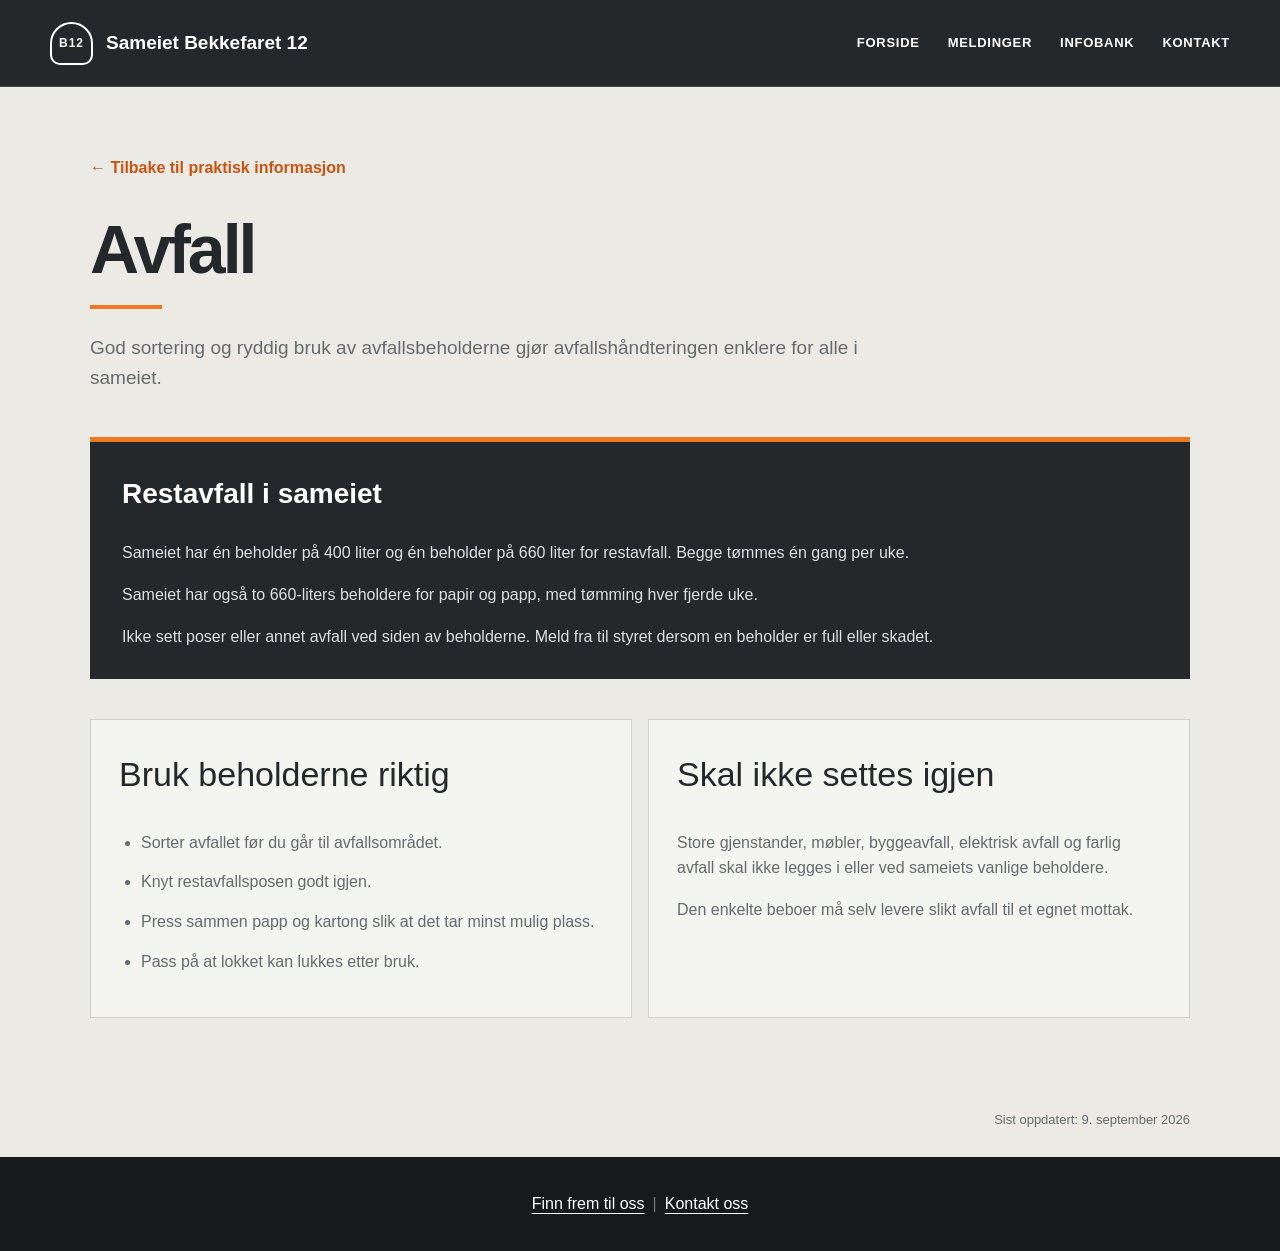
==== avfall/index.html @ f8ff0aa2 "Samkjør design på hele nettstedet" ====
<!DOCTYPE html>
<html lang="no">
<head>
  <meta charset="UTF-8">
  <meta name="viewport" content="width=device-width, initial-scale=1.0">
  <title>Avfall | Sameiet Bekkefaret 12</title>
  <style>
    * { box-sizing: border-box; }
    body { margin: 0; background: #f8f7f3; color: #24332d; font-family: Arial, Helvetica, sans-serif; line-height: 1.65; }
    header { background: #fff; border-bottom: 1px solid #deded8; }
    .nav { max-width: 1320px; margin: 0 auto; min-height: 92px; padding: 0 22px; display: flex; align-items: center; justify-content: space-between; gap: 30px; }
    .brand { display: flex; align-items: center; gap: 16px; color: #24332d; text-decoration: none; font-weight: 700; font-size: 21px; }
    .logo { width: 48px; height: 48px; border-radius: 18px; background: #356451; color: #fff; display: grid; place-items: center; font-weight: 800; letter-spacing: 1px; }
    nav a { color: #42534b; text-decoration: none; margin-left: 28px; font-size: 17px; }
    main { max-width: 1100px; margin: 0 auto; padding: 70px 24px 100px; }
    .back { display: inline-block; margin-bottom: 34px; color: #356451; text-decoration: none; font-weight: 700; }
    h1 { font-family: Georgia, "Times New Roman", serif; font-size: clamp(42px, 6vw, 68px); line-height: 1.05; margin: 0 0 24px; font-weight: 500; }
    .intro { max-width: 760px; font-size: 20px; color: #52635b; margin-bottom: 50px; }
    .notice { background: #356451; color: white; border-radius: 24px; padding: 34px 38px; margin-bottom: 50px; box-shadow: 0 18px 40px rgba(35, 57, 48, 0.12); }
    .notice h2 { margin-top: 0; font-size: 28px; }
    .notice p:last-child { margin-bottom: 0; }
    .grid { display: grid; grid-template-columns: repeat(2, 1fr); gap: 24px; }
    .info { background: #fff; border-radius: 22px; padding: 32px; }
    .info h2 { font-family: Georgia, "Times New Roman", serif; font-weight: 500; font-size: 34px; margin-top: 0; }
    .info ul { padding-left: 22px; }
    .info li { margin-bottom: 14px; }
    .info p:last-child { margin-bottom: 0; }
    footer { background: #253b32; color: #fff; padding: 38px 24px; }
    .footer-inner { max-width: 1100px; margin: 0 auto; }
    @media (max-width: 760px) {
      .nav { min-height: 76px; }
      nav { display: none; }
      main { padding-top: 45px; }
      .grid { grid-template-columns: 1fr; }
      .notice, .info { padding: 26px; }
    }
  </style>
<link rel="stylesheet" href="../assets/subpage-theme.css">
</head>
<body>
<header>
  <div class="nav">
    <a class="brand" href="../"><span class="logo">B12</span><span>Sameiet Bekkefaret 12</span></a>
    <button class="menu-button" type="button" aria-expanded="false" aria-controls="hovedmeny">Meny</button><nav id="hovedmeny"><a href="../">Forside</a><a href="../#styremeldinger">Meldinger</a><a href="../#praktisk">Infobank</a><a href="../kontakt/">Kontakt</a></nav>
  </div>
</header>
<main>
  <a class="back" href="../#praktisk">← Tilbake til praktisk informasjon</a>
  <h1>Avfall</h1>
  <p class="intro">God sortering og ryddig bruk av avfallsbeholderne gjør avfallshåndteringen enklere for alle i sameiet.</p>
  <section class="notice">
    <h2>Restavfall i sameiet</h2>
    <p>Sameiet har én beholder på 400 liter og én beholder på 660 liter for restavfall. Begge tømmes én gang per uke.</p>
    <p>Sameiet har også to 660-liters beholdere for papir og papp, med tømming hver fjerde uke.</p>
    <p>Ikke sett poser eller annet avfall ved siden av beholderne. Meld fra til styret dersom en beholder er full eller skadet.</p>
  </section>
  <div class="grid">
    <section class="info">
      <h2>Bruk beholderne riktig</h2>
      <ul>
        <li>Sorter avfallet før du går til avfallsområdet.</li>
        <li>Knyt restavfallsposen godt igjen.</li>
        <li>Press sammen papp og kartong slik at det tar minst mulig plass.</li>
        <li>Pass på at lokket kan lukkes etter bruk.</li>
      </ul>
    </section>
    <section class="info">
      <h2>Skal ikke settes igjen</h2>
      <p>Store gjenstander, møbler, byggeavfall, elektrisk avfall og farlig avfall skal ikke legges i eller ved sameiets vanlige beholdere.</p>
      <p>Den enkelte beboer må selv levere slikt avfall til et egnet mottak.</p>
    </section>
  </div>
</main>
<footer><div class="footer-inner"><a href="../finn-frem/">Finn frem til oss</a><span class="sep">|</span><a href="../kontakt/">Kontakt oss</a></div></footer>
<script src="../assets/subpage-nav.js?v=20260909"></script>
</body>
</html>
---- assets/subpage-theme.css ----
:root{--theme-white:#fff;--theme-paper:#eceae5;--theme-paper-light:#f4f4f1;--theme-coal:#25282a;--theme-muted:#666b6d;--theme-orange:#ef7a22;--theme-orange-dark:#c95410;--theme-line:#d2cfc8}
html{scroll-behavior:smooth}
body{margin:0!important;background:var(--theme-paper)!important;color:var(--theme-coal)!important;font-family:Arial,Helvetica,sans-serif!important;line-height:1.6!important;-webkit-font-smoothing:antialiased}
header{position:relative!important;background:var(--theme-coal)!important;color:#fff!important;border:0!important;border-bottom:1px solid #424547!important;box-shadow:none!important}
header .nav{width:min(1180px,calc(100% - 44px))!important;max-width:none!important;min-height:86px!important;height:auto!important;margin-inline:auto!important;padding:12px 0!important;display:flex!important;align-items:center!important;justify-content:space-between!important;gap:28px!important}
header .brand{display:flex!important;align-items:center!important;gap:13px!important;color:#fff!important;text-decoration:none!important;font:800 19px/1.2 Arial,Helvetica,sans-serif!important}
header .logo{width:43px!important;height:43px!important;border:2px solid #fff!important;border-radius:50% 50% 10px 10px!important;background:transparent!important;color:#fff!important;display:grid!important;place-items:center!important;font-size:12px!important}
header nav{display:flex!important;align-items:center!important;gap:28px!important}header nav a{margin:0!important;color:#fff!important;text-decoration:none!important;font:700 13px/1.2 Arial,Helvetica,sans-serif!important;text-transform:uppercase!important;letter-spacing:.055em!important}
.menu-button{display:none;border:1px solid rgba(255,255,255,.55);border-radius:4px;padding:9px 13px;background:transparent;color:#fff;font:700 14px/1 Arial,Helvetica,sans-serif;cursor:pointer}
main{width:min(1100px,calc(100% - 44px))!important;max-width:none!important;margin-inline:auto!important;padding:68px 0 92px!important}main>.wrap{width:100%!important;max-width:none!important;margin:0!important}
.back{display:inline-block!important;margin:0 0 34px!important;color:var(--theme-orange-dark)!important;text-decoration:none!important;font-weight:800!important}
h1{position:relative!important;margin:0 0 24px!important;color:var(--theme-coal)!important;font:800 clamp(44px,6vw,68px)/1 Arial,Helvetica,sans-serif!important;letter-spacing:-.045em!important}
h1:after{content:"";display:block;width:72px;height:4px;margin-top:22px;background:var(--theme-orange)}
.intro{max-width:780px!important;margin:0 0 44px!important;color:var(--theme-muted)!important;font-size:19px!important;line-height:1.6!important}
.notice,.emergency{margin:0 0 40px!important;padding:30px 32px!important;background:var(--theme-coal)!important;color:#fff!important;border:0!important;border-top:5px solid var(--theme-orange)!important;border-radius:0!important;box-shadow:none!important}
.notice h2,.emergency h2{margin-top:0!important;color:#fff!important;font-family:Arial,Helvetica,sans-serif!important}.notice p,.emergency p,.notice li,.emergency li{color:#dedfdf!important}.notice a,.emergency a{color:#fff!important;text-underline-offset:3px}
.grid{display:grid!important;grid-template-columns:repeat(2,minmax(0,1fr))!important;gap:16px!important;align-items:stretch!important;margin-top:0!important}
.grid>.info,.info,.steps,.warning,.panel,.contact-card,.message,.travel{height:100%;margin:0!important;padding:27px 28px!important;background:var(--theme-paper-light)!important;color:var(--theme-coal)!important;border:1px solid var(--theme-line)!important;border-radius:0!important;box-shadow:none!important}
.grid>.info h2,.grid>.info h3,.info h2,.info h3,.steps h2,.steps h3,.warning h2,.panel h2{color:var(--theme-coal)!important;font-family:Arial,Helvetica,sans-serif!important}.grid>.info p,.grid>.info li,.info p,.info li,.steps p,.steps li,.warning p,.warning li,.panel p,.panel li{color:var(--theme-muted)!important}.info a,.steps a,.warning a{color:var(--theme-orange-dark)!important;text-underline-offset:3px}
.phone a{color:#fff!important;text-decoration:none!important}.steps{margin-bottom:16px!important;height:auto!important}.warning{margin-top:16px!important;border-left:5px solid var(--theme-orange)!important;height:auto!important}
.travel-grid{display:grid!important;grid-template-columns:repeat(5,minmax(0,1fr))!important;gap:1px!important;background:var(--theme-line)!important;border:1px solid var(--theme-line)!important}.travel{border:0!important;min-height:225px!important}.travel .icon,.bell{background:#ffb45b!important;color:var(--theme-coal)!important}.actions .primary{background:var(--theme-coal)!important;color:#fff!important}.actions a{border-color:var(--theme-coal)!important}.email,.message time{color:var(--theme-orange-dark)!important}.title-row{align-items:center!important}.message{height:auto!important;margin-bottom:16px!important;border-top:4px solid var(--theme-orange)!important}
.last-updated{width:min(1100px,calc(100% - 44px));margin:0 auto;padding:0 0 26px;color:var(--theme-muted);font-size:13px;text-align:right}
footer{background:#17191a!important;color:#fff!important;padding:34px 22px!important}footer .footer-inner{width:min(1100px,100%)!important;max-width:none!important;margin:0 auto!important;display:flex!important;align-items:center!important;justify-content:center!important;gap:8px!important;text-align:center!important}footer a{color:#fff!important;text-underline-offset:4px!important}footer .sep{color:#777}
@media(max-width:900px){.travel-grid{grid-template-columns:repeat(2,minmax(0,1fr))!important}}
@media(max-width:760px){header .nav{width:min(100% - 28px,1180px)!important;min-height:72px!important;flex-wrap:wrap!important}.menu-button{display:block}header nav{display:none!important;order:3;width:100%;padding:8px 0 12px;border-top:1px solid rgba(255,255,255,.2);flex-direction:column!important;align-items:stretch!important;gap:0!important}header nav.open{display:flex!important}header nav a{padding:11px 0!important}main{width:min(100% - 28px,1100px)!important;padding-top:44px!important}.grid,.travel-grid{grid-template-columns:1fr!important}.notice,.emergency,.info,.steps,.warning,.panel,.contact-card,.message,.travel{padding:24px!important}.last-updated{width:min(100% - 28px,1100px)}h1{font-size:44px!important}}
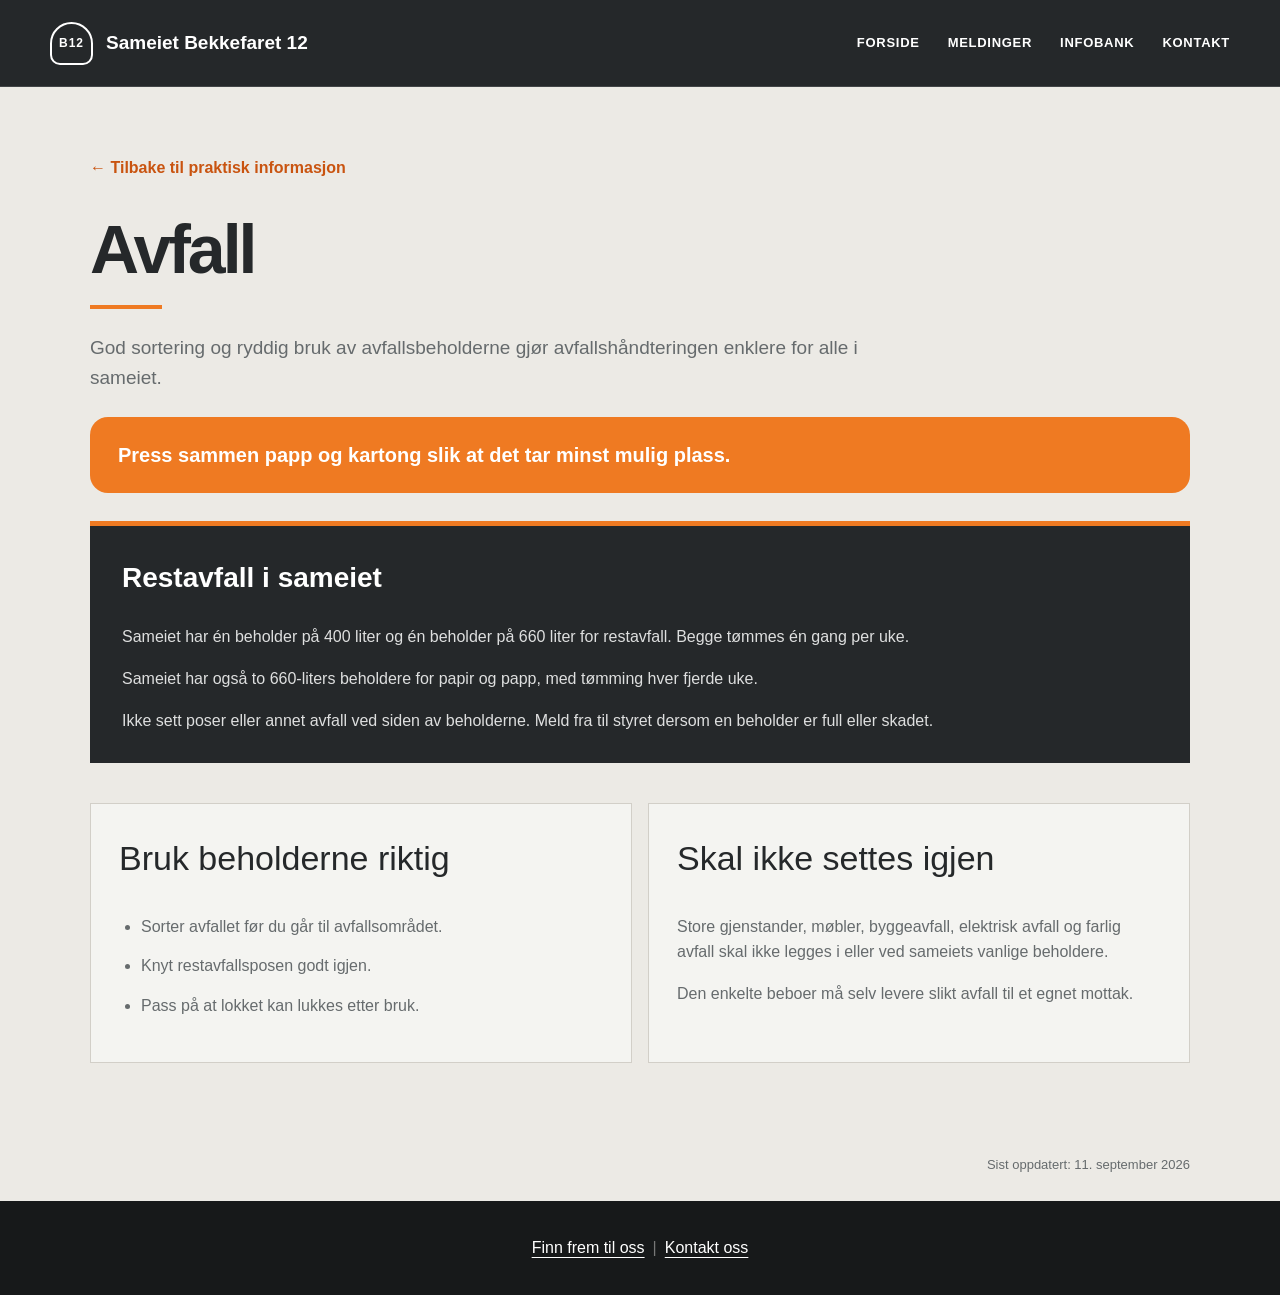
==== commit 5b988489: "Fremhev råd om papp og kartong" ====
--- a/avfall/index.html
+++ b/avfall/index.html
@@ -16,6 +16,7 @@
     .back { display: inline-block; margin-bottom: 34px; color: #356451; text-decoration: none; font-weight: 700; }
     h1 { font-family: Georgia, "Times New Roman", serif; font-size: clamp(42px, 6vw, 68px); line-height: 1.05; margin: 0 0 24px; font-weight: 500; }
     .intro { max-width: 760px; font-size: 20px; color: #52635b; margin-bottom: 50px; }
+    .priority { background: #ef7a22; color: #fff; border-radius: 18px; padding: 22px 28px; margin: -20px 0 28px; font-size: 20px; font-weight: 800; }
     .notice { background: #356451; color: white; border-radius: 24px; padding: 34px 38px; margin-bottom: 50px; box-shadow: 0 18px 40px rgba(35, 57, 48, 0.12); }
     .notice h2 { margin-top: 0; font-size: 28px; }
     .notice p:last-child { margin-bottom: 0; }
@@ -48,6 +49,7 @@
   <a class="back" href="../#praktisk">← Tilbake til praktisk informasjon</a>
   <h1>Avfall</h1>
   <p class="intro">God sortering og ryddig bruk av avfallsbeholderne gjør avfallshåndteringen enklere for alle i sameiet.</p>
+  <div class="priority">Press sammen papp og kartong slik at det tar minst mulig plass.</div>
   <section class="notice">
     <h2>Restavfall i sameiet</h2>
     <p>Sameiet har én beholder på 400 liter og én beholder på 660 liter for restavfall. Begge tømmes én gang per uke.</p>
@@ -60,7 +62,6 @@
       <ul>
         <li>Sorter avfallet før du går til avfallsområdet.</li>
         <li>Knyt restavfallsposen godt igjen.</li>
-        <li>Press sammen papp og kartong slik at det tar minst mulig plass.</li>
         <li>Pass på at lokket kan lukkes etter bruk.</li>
       </ul>
     </section>
@@ -72,6 +73,6 @@
   </div>
 </main>
 <footer><div class="footer-inner"><a href="../finn-frem/">Finn frem til oss</a><span class="sep">|</span><a href="../kontakt/">Kontakt oss</a></div></footer>
-<script src="../assets/subpage-nav.js?v=20260909"></script>
+<script src="../assets/subpage-nav.js?v=20260911"></script>
 </body>
 </html>
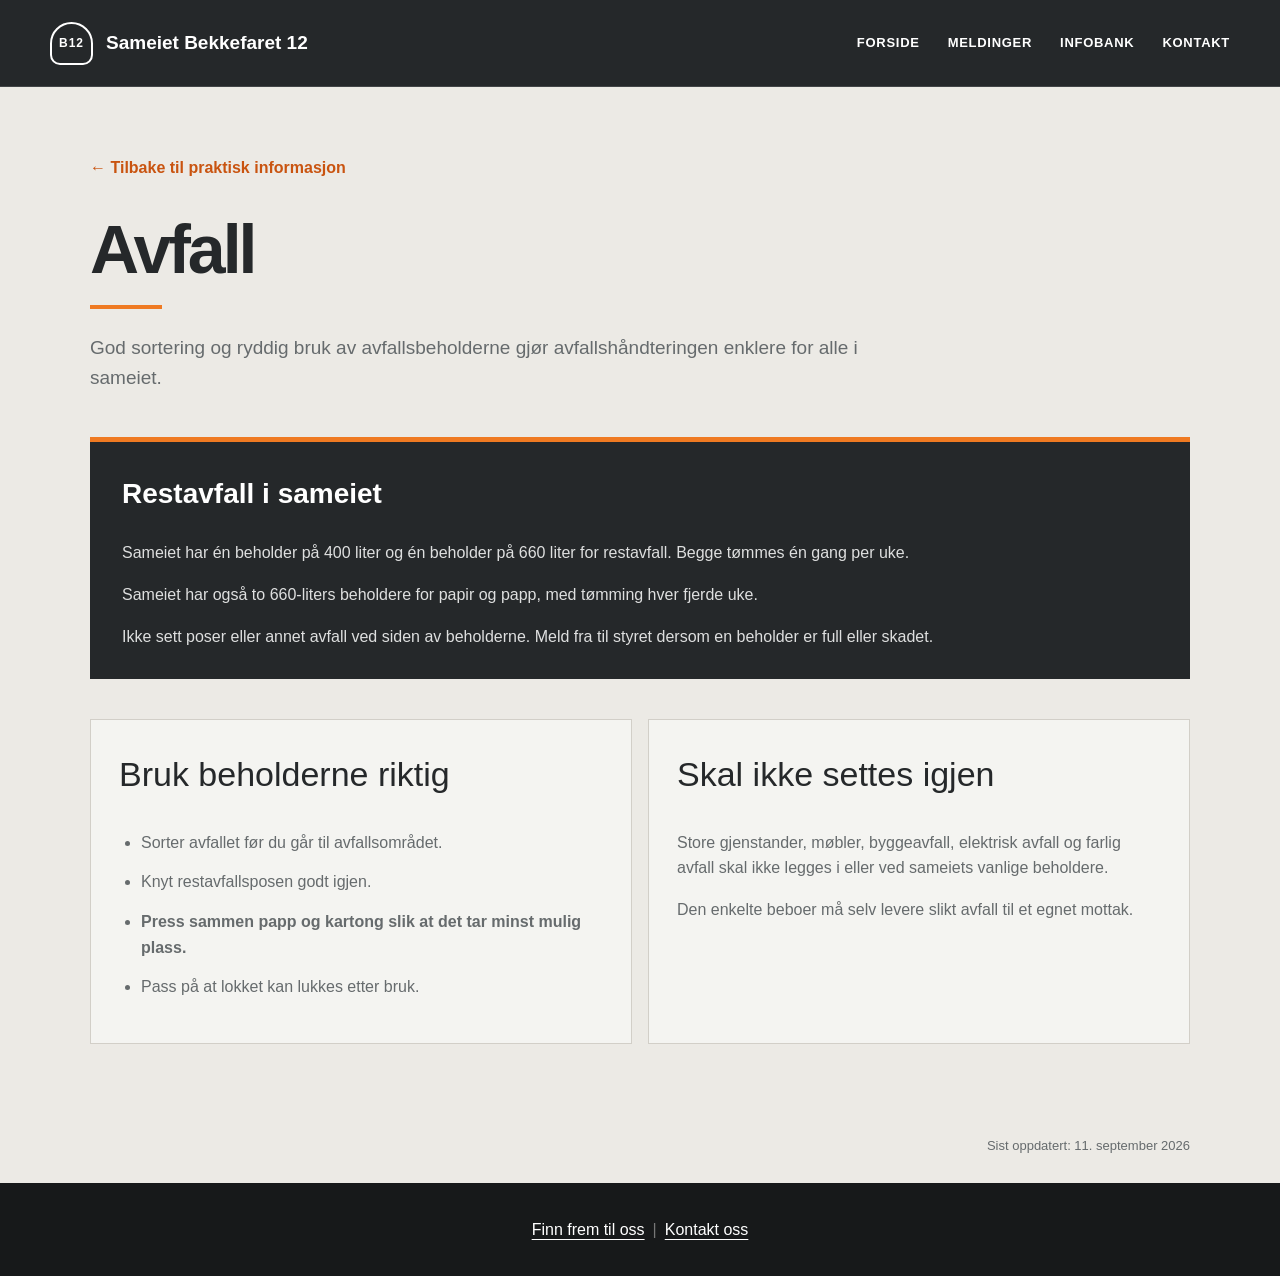
==== commit 6c5b70f4: "Ton ned råd om papp og kartong" ====
--- a/avfall/index.html
+++ b/avfall/index.html
@@ -16,7 +16,6 @@
     .back { display: inline-block; margin-bottom: 34px; color: #356451; text-decoration: none; font-weight: 700; }
     h1 { font-family: Georgia, "Times New Roman", serif; font-size: clamp(42px, 6vw, 68px); line-height: 1.05; margin: 0 0 24px; font-weight: 500; }
     .intro { max-width: 760px; font-size: 20px; color: #52635b; margin-bottom: 50px; }
-    .priority { background: #ef7a22; color: #fff; border-radius: 18px; padding: 22px 28px; margin: -20px 0 28px; font-size: 20px; font-weight: 800; }
     .notice { background: #356451; color: white; border-radius: 24px; padding: 34px 38px; margin-bottom: 50px; box-shadow: 0 18px 40px rgba(35, 57, 48, 0.12); }
     .notice h2 { margin-top: 0; font-size: 28px; }
     .notice p:last-child { margin-bottom: 0; }
@@ -49,7 +48,6 @@
   <a class="back" href="../#praktisk">← Tilbake til praktisk informasjon</a>
   <h1>Avfall</h1>
   <p class="intro">God sortering og ryddig bruk av avfallsbeholderne gjør avfallshåndteringen enklere for alle i sameiet.</p>
-  <div class="priority">Press sammen papp og kartong slik at det tar minst mulig plass.</div>
   <section class="notice">
     <h2>Restavfall i sameiet</h2>
     <p>Sameiet har én beholder på 400 liter og én beholder på 660 liter for restavfall. Begge tømmes én gang per uke.</p>
@@ -62,6 +60,7 @@
       <ul>
         <li>Sorter avfallet før du går til avfallsområdet.</li>
         <li>Knyt restavfallsposen godt igjen.</li>
+        <li><strong>Press sammen papp og kartong slik at det tar minst mulig plass.</strong></li>
         <li>Pass på at lokket kan lukkes etter bruk.</li>
       </ul>
     </section>
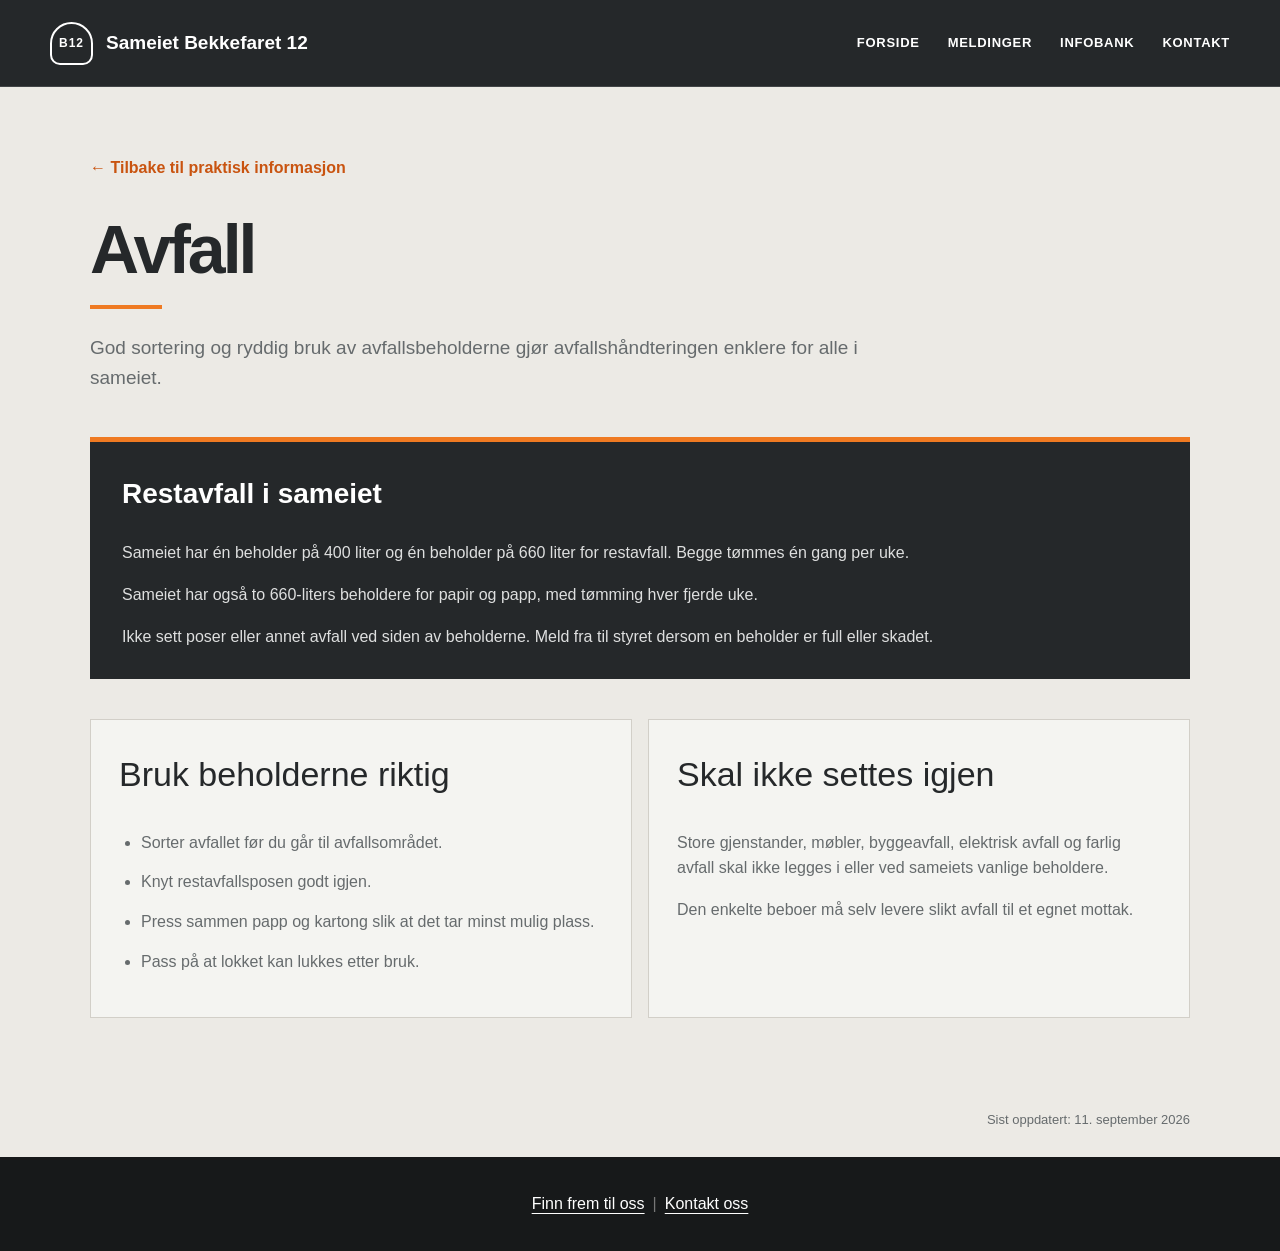
==== commit c9602172: "Bruk normal tekst for pappråd" ====
--- a/avfall/index.html
+++ b/avfall/index.html
@@ -60,7 +60,7 @@
       <ul>
         <li>Sorter avfallet før du går til avfallsområdet.</li>
         <li>Knyt restavfallsposen godt igjen.</li>
-        <li><strong>Press sammen papp og kartong slik at det tar minst mulig plass.</strong></li>
+        <li>Press sammen papp og kartong slik at det tar minst mulig plass.</li>
         <li>Pass på at lokket kan lukkes etter bruk.</li>
       </ul>
     </section>
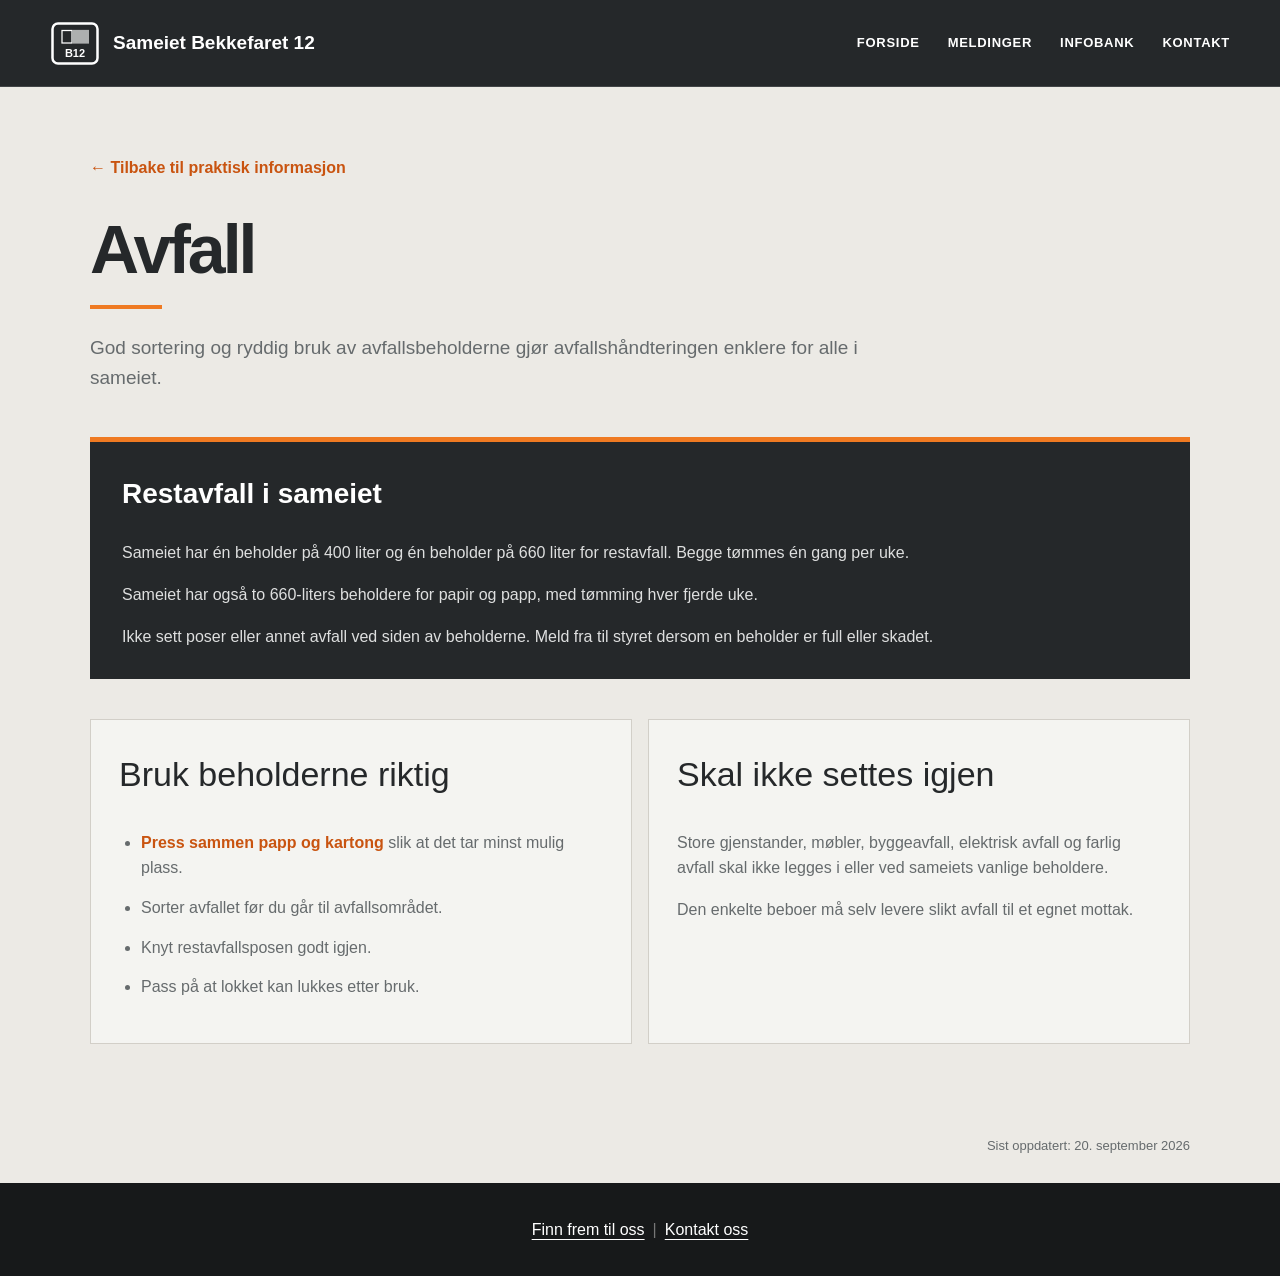
==== commit 67c6f1c6: "Oppdater utstyrsliste og avfallsveiledning" ====
--- a/avfall/index.html
+++ b/avfall/index.html
@@ -14,9 +14,9 @@
     nav a { color: #42534b; text-decoration: none; margin-left: 28px; font-size: 17px; }
     main { max-width: 1100px; margin: 0 auto; padding: 70px 24px 100px; }
     .back { display: inline-block; margin-bottom: 34px; color: #356451; text-decoration: none; font-weight: 700; }
-    h1 { font-family: Georgia, "Times New Roman", serif; font-size: clamp(42px, 6vw, 68px); line-height: 1.05; margin: 0 0 24px; font-weight: 500; }
-    .intro { max-width: 760px; font-size: 20px; color: #52635b; margin-bottom: 50px; }
-    .notice { background: #356451; color: white; border-radius: 24px; padding: 34px 38px; margin-bottom: 50px; box-shadow: 0 18px 40px rgba(35, 57, 48, 0.12); }
+    h1 { font-family: Georgia, "Times New Roman", serif; font-size: clamp(42px, 6vw, 68px); line-height: 1.05; margin: 0 0 24px; font-weight: 500; }
+    .intro { max-width: 760px; font-size: 20px; color: #52635b; margin-bottom: 50px; }
+    .notice { background: #356451; color: white; border-radius: 24px; padding: 34px 38px; margin-bottom: 50px; box-shadow: 0 18px 40px rgba(35, 57, 48, 0.12); }
     .notice h2 { margin-top: 0; font-size: 28px; }
     .notice p:last-child { margin-bottom: 0; }
     .grid { display: grid; grid-template-columns: repeat(2, 1fr); gap: 24px; }
@@ -35,7 +35,7 @@
       .notice, .info { padding: 26px; }
     }
   </style>
-<link rel="stylesheet" href="../assets/subpage-theme.css">
+<link rel="stylesheet" href="../assets/subpage-theme.css?v=20260920c">
 </head>
 <body>
 <header>
@@ -45,10 +45,10 @@
   </div>
 </header>
 <main>
-  <a class="back" href="../#praktisk">← Tilbake til praktisk informasjon</a>
-  <h1>Avfall</h1>
-  <p class="intro">God sortering og ryddig bruk av avfallsbeholderne gjør avfallshåndteringen enklere for alle i sameiet.</p>
-  <section class="notice">
+  <a class="back" href="../#praktisk">← Tilbake til praktisk informasjon</a>
+  <h1>Avfall</h1>
+  <p class="intro">God sortering og ryddig bruk av avfallsbeholderne gjør avfallshåndteringen enklere for alle i sameiet.</p>
+  <section class="notice">
     <h2>Restavfall i sameiet</h2>
     <p>Sameiet har én beholder på 400 liter og én beholder på 660 liter for restavfall. Begge tømmes én gang per uke.</p>
     <p>Sameiet har også to 660-liters beholdere for papir og papp, med tømming hver fjerde uke.</p>
@@ -56,13 +56,13 @@
   </section>
   <div class="grid">
     <section class="info">
-      <h2>Bruk beholderne riktig</h2>
-      <ul>
-        <li>Sorter avfallet før du går til avfallsområdet.</li>
-        <li>Knyt restavfallsposen godt igjen.</li>
-        <li>Press sammen papp og kartong slik at det tar minst mulig plass.</li>
-        <li>Pass på at lokket kan lukkes etter bruk.</li>
-      </ul>
+      <h2>Bruk beholderne riktig</h2>
+      <ul>
+        <li class="key-rule"><span class="action-word">Press sammen papp og kartong</span> slik at det tar minst mulig plass.</li>
+        <li>Sorter avfallet før du går til avfallsområdet.</li>
+        <li>Knyt restavfallsposen godt igjen.</li>
+        <li>Pass på at lokket kan lukkes etter bruk.</li>
+      </ul>
     </section>
     <section class="info">
       <h2>Skal ikke settes igjen</h2>
@@ -72,6 +72,6 @@
   </div>
 </main>
 <footer><div class="footer-inner"><a href="../finn-frem/">Finn frem til oss</a><span class="sep">|</span><a href="../kontakt/">Kontakt oss</a></div></footer>
-<script src="../assets/subpage-nav.js?v=20260911"></script>
+<script src="../assets/subpage-nav.js?v=20260920"></script>
 </body>
 </html>
--- a/assets/subpage-theme.css
+++ b/assets/subpage-theme.css
@@ -1,25 +1,27 @@
-:root{--theme-white:#fff;--theme-paper:#eceae5;--theme-paper-light:#f4f4f1;--theme-coal:#25282a;--theme-muted:#666b6d;--theme-orange:#ef7a22;--theme-orange-dark:#c95410;--theme-line:#d2cfc8}
-html{scroll-behavior:smooth}
-body{margin:0!important;background:var(--theme-paper)!important;color:var(--theme-coal)!important;font-family:Arial,Helvetica,sans-serif!important;line-height:1.6!important;-webkit-font-smoothing:antialiased}
-header{position:relative!important;background:var(--theme-coal)!important;color:#fff!important;border:0!important;border-bottom:1px solid #424547!important;box-shadow:none!important}
-header .nav{width:min(1180px,calc(100% - 44px))!important;max-width:none!important;min-height:86px!important;height:auto!important;margin-inline:auto!important;padding:12px 0!important;display:flex!important;align-items:center!important;justify-content:space-between!important;gap:28px!important}
-header .brand{display:flex!important;align-items:center!important;gap:13px!important;color:#fff!important;text-decoration:none!important;font:800 19px/1.2 Arial,Helvetica,sans-serif!important}
-header .logo{width:43px!important;height:43px!important;border:2px solid #fff!important;border-radius:50% 50% 10px 10px!important;background:transparent!important;color:#fff!important;display:grid!important;place-items:center!important;font-size:12px!important}
-header nav{display:flex!important;align-items:center!important;gap:28px!important}header nav a{margin:0!important;color:#fff!important;text-decoration:none!important;font:700 13px/1.2 Arial,Helvetica,sans-serif!important;text-transform:uppercase!important;letter-spacing:.055em!important}
-.menu-button{display:none;border:1px solid rgba(255,255,255,.55);border-radius:4px;padding:9px 13px;background:transparent;color:#fff;font:700 14px/1 Arial,Helvetica,sans-serif;cursor:pointer}
-main{width:min(1100px,calc(100% - 44px))!important;max-width:none!important;margin-inline:auto!important;padding:68px 0 92px!important}main>.wrap{width:100%!important;max-width:none!important;margin:0!important}
-.back{display:inline-block!important;margin:0 0 34px!important;color:var(--theme-orange-dark)!important;text-decoration:none!important;font-weight:800!important}
-h1{position:relative!important;margin:0 0 24px!important;color:var(--theme-coal)!important;font:800 clamp(44px,6vw,68px)/1 Arial,Helvetica,sans-serif!important;letter-spacing:-.045em!important}
-h1:after{content:"";display:block;width:72px;height:4px;margin-top:22px;background:var(--theme-orange)}
-.intro{max-width:780px!important;margin:0 0 44px!important;color:var(--theme-muted)!important;font-size:19px!important;line-height:1.6!important}
-.notice,.emergency{margin:0 0 40px!important;padding:30px 32px!important;background:var(--theme-coal)!important;color:#fff!important;border:0!important;border-top:5px solid var(--theme-orange)!important;border-radius:0!important;box-shadow:none!important}
-.notice h2,.emergency h2{margin-top:0!important;color:#fff!important;font-family:Arial,Helvetica,sans-serif!important}.notice p,.emergency p,.notice li,.emergency li{color:#dedfdf!important}.notice a,.emergency a{color:#fff!important;text-underline-offset:3px}
-.grid{display:grid!important;grid-template-columns:repeat(2,minmax(0,1fr))!important;gap:16px!important;align-items:stretch!important;margin-top:0!important}
-.grid>.info,.info,.steps,.warning,.panel,.contact-card,.message,.travel{height:100%;margin:0!important;padding:27px 28px!important;background:var(--theme-paper-light)!important;color:var(--theme-coal)!important;border:1px solid var(--theme-line)!important;border-radius:0!important;box-shadow:none!important}
+:root{--theme-white:#fff;--theme-paper:#eceae5;--theme-paper-light:#f4f4f1;--theme-coal:#25282a;--theme-muted:#666b6d;--theme-orange:#ef7a22;--theme-orange-dark:#c95410;--theme-line:#d2cfc8}
+html{scroll-behavior:smooth}
+body{margin:0!important;background:var(--theme-paper)!important;color:var(--theme-coal)!important;font-family:Arial,Helvetica,sans-serif!important;line-height:1.6!important;-webkit-font-smoothing:antialiased}
+header{position:relative!important;background:var(--theme-coal)!important;color:#fff!important;border:0!important;border-bottom:1px solid #424547!important;box-shadow:none!important}
+header .nav{width:min(1180px,calc(100% - 44px))!important;max-width:none!important;min-height:86px!important;height:auto!important;margin-inline:auto!important;padding:12px 0!important;display:flex!important;align-items:center!important;justify-content:space-between!important;gap:28px!important}
+header .brand{display:flex!important;align-items:center!important;gap:13px!important;color:#fff!important;text-decoration:none!important;font:800 19px/1.2 Arial,Helvetica,sans-serif!important}
+header .logo{width:50px!important;height:50px!important;border:0!important;border-radius:0!important;background:transparent url('b12-spiler.svg?v=9') center/contain no-repeat!important;color:transparent!important;display:block!important;font-size:0!important}
+header nav{display:flex!important;align-items:center!important;gap:28px!important}header nav a{margin:0!important;color:#fff!important;text-decoration:none!important;font:700 13px/1.2 Arial,Helvetica,sans-serif!important;text-transform:uppercase!important;letter-spacing:.055em!important}
+.menu-button{display:none;border:1px solid rgba(255,255,255,.55);border-radius:4px;padding:9px 13px;background:transparent;color:#fff;font:700 14px/1 Arial,Helvetica,sans-serif;cursor:pointer}
+main{width:min(1100px,calc(100% - 44px))!important;max-width:none!important;margin-inline:auto!important;padding:68px 0 92px!important}main>.wrap{width:100%!important;max-width:none!important;margin:0!important}
+.back{display:inline-block!important;margin:0 0 34px!important;color:var(--theme-orange-dark)!important;text-decoration:none!important;font-weight:800!important}
+h1{position:relative!important;margin:0 0 24px!important;color:var(--theme-coal)!important;font:800 clamp(44px,6vw,68px)/1 Arial,Helvetica,sans-serif!important;letter-spacing:-.045em!important}
+h1:after{content:"";display:block;width:72px;height:4px;margin-top:22px;background:var(--theme-orange)}
+.intro{max-width:780px!important;margin:0 0 44px!important;color:var(--theme-muted)!important;font-size:19px!important;line-height:1.6!important}
+.notice,.emergency{margin:0 0 40px!important;padding:30px 32px!important;background:var(--theme-coal)!important;color:#fff!important;border:0!important;border-top:5px solid var(--theme-orange)!important;border-radius:0!important;box-shadow:none!important}
+.notice h2,.emergency h2{margin-top:0!important;color:#fff!important;font-family:Arial,Helvetica,sans-serif!important}.notice p,.emergency p,.notice li,.emergency li{color:#dedfdf!important}.notice a,.emergency a{color:#fff!important;text-underline-offset:3px}
+.grid{display:grid!important;grid-template-columns:repeat(2,minmax(0,1fr))!important;gap:16px!important;align-items:stretch!important;margin-top:0!important}
+.grid>.info,.info,.steps,.warning,.panel,.contact-card,.message,.travel{height:100%;margin:0!important;padding:27px 28px!important;background:var(--theme-paper-light)!important;color:var(--theme-coal)!important;border:1px solid var(--theme-line)!important;border-radius:0!important;box-shadow:none!important}
 .grid>.info h2,.grid>.info h3,.info h2,.info h3,.steps h2,.steps h3,.warning h2,.panel h2{color:var(--theme-coal)!important;font-family:Arial,Helvetica,sans-serif!important}.grid>.info p,.grid>.info li,.info p,.info li,.steps p,.steps li,.warning p,.warning li,.panel p,.panel li{color:var(--theme-muted)!important}.info a,.steps a,.warning a{color:var(--theme-orange-dark)!important;text-underline-offset:3px}
-.phone a{color:#fff!important;text-decoration:none!important}.steps{margin-bottom:16px!important;height:auto!important}.warning{margin-top:16px!important;border-left:5px solid var(--theme-orange)!important;height:auto!important}
-.travel-grid{display:grid!important;grid-template-columns:repeat(5,minmax(0,1fr))!important;gap:1px!important;background:var(--theme-line)!important;border:1px solid var(--theme-line)!important}.travel{border:0!important;min-height:225px!important}.travel .icon,.bell{background:#ffb45b!important;color:var(--theme-coal)!important}.actions .primary{background:var(--theme-coal)!important;color:#fff!important}.actions a{border-color:var(--theme-coal)!important}.email,.message time{color:var(--theme-orange-dark)!important}.title-row{align-items:center!important}.message{height:auto!important;margin-bottom:16px!important;border-top:4px solid var(--theme-orange)!important}
-.last-updated{width:min(1100px,calc(100% - 44px));margin:0 auto;padding:0 0 26px;color:var(--theme-muted);font-size:13px;text-align:right}
-footer{background:#17191a!important;color:#fff!important;padding:34px 22px!important}footer .footer-inner{width:min(1100px,100%)!important;max-width:none!important;margin:0 auto!important;display:flex!important;align-items:center!important;justify-content:center!important;gap:8px!important;text-align:center!important}footer a{color:#fff!important;text-underline-offset:4px!important}footer .sep{color:#777}
-@media(max-width:900px){.travel-grid{grid-template-columns:repeat(2,minmax(0,1fr))!important}}
-@media(max-width:760px){header .nav{width:min(100% - 28px,1180px)!important;min-height:72px!important;flex-wrap:wrap!important}.menu-button{display:block}header nav{display:none!important;order:3;width:100%;padding:8px 0 12px;border-top:1px solid rgba(255,255,255,.2);flex-direction:column!important;align-items:stretch!important;gap:0!important}header nav.open{display:flex!important}header nav a{padding:11px 0!important}main{width:min(100% - 28px,1100px)!important;padding-top:44px!important}.grid,.travel-grid{grid-template-columns:1fr!important}.notice,.emergency,.info,.steps,.warning,.panel,.contact-card,.message,.travel{padding:24px!important}.last-updated{width:min(100% - 28px,1100px)}h1{font-size:44px!important}}
+.info li.key-rule{color:var(--theme-muted)!important}
+.info li.key-rule .action-word{color:var(--theme-orange-dark)!important;font-weight:700}
+.phone a{color:#fff!important;text-decoration:none!important}.steps{margin-bottom:16px!important;height:auto!important}.warning{margin-top:16px!important;border-left:5px solid var(--theme-orange)!important;height:auto!important}
+.travel-grid{display:grid!important;grid-template-columns:repeat(5,minmax(0,1fr))!important;gap:1px!important;background:var(--theme-line)!important;border:1px solid var(--theme-line)!important}.travel{border:0!important;min-height:225px!important}.travel .icon,.bell{background:#ffb45b!important;color:var(--theme-coal)!important}.actions .primary{background:var(--theme-coal)!important;color:#fff!important}.actions a{border-color:var(--theme-coal)!important}.email,.message time{color:var(--theme-orange-dark)!important}.title-row{align-items:center!important}.message{height:auto!important;margin-bottom:16px!important;border-top:4px solid var(--theme-orange)!important}
+.last-updated{width:min(1100px,calc(100% - 44px));margin:0 auto;padding:0 0 26px;color:var(--theme-muted);font-size:13px;text-align:right}
+footer{background:#17191a!important;color:#fff!important;padding:34px 22px!important}footer .footer-inner{width:min(1100px,100%)!important;max-width:none!important;margin:0 auto!important;display:flex!important;align-items:center!important;justify-content:center!important;gap:8px!important;text-align:center!important}footer a{color:#fff!important;text-underline-offset:4px!important}footer .sep{color:#777}
+@media(max-width:900px){.travel-grid{grid-template-columns:repeat(2,minmax(0,1fr))!important}}
+@media(max-width:760px){header .nav{width:min(100% - 28px,1180px)!important;min-height:72px!important;flex-wrap:wrap!important}.menu-button{display:block}header nav{display:none!important;order:3;width:100%;padding:8px 0 12px;border-top:1px solid rgba(255,255,255,.2);flex-direction:column!important;align-items:stretch!important;gap:0!important}header nav.open{display:flex!important}header nav a{padding:11px 0!important}main{width:min(100% - 28px,1100px)!important;padding-top:44px!important}.grid,.travel-grid{grid-template-columns:1fr!important}.notice,.emergency,.info,.steps,.warning,.panel,.contact-card,.message,.travel{padding:24px!important}.last-updated{width:min(100% - 28px,1100px)}h1{font-size:44px!important}}
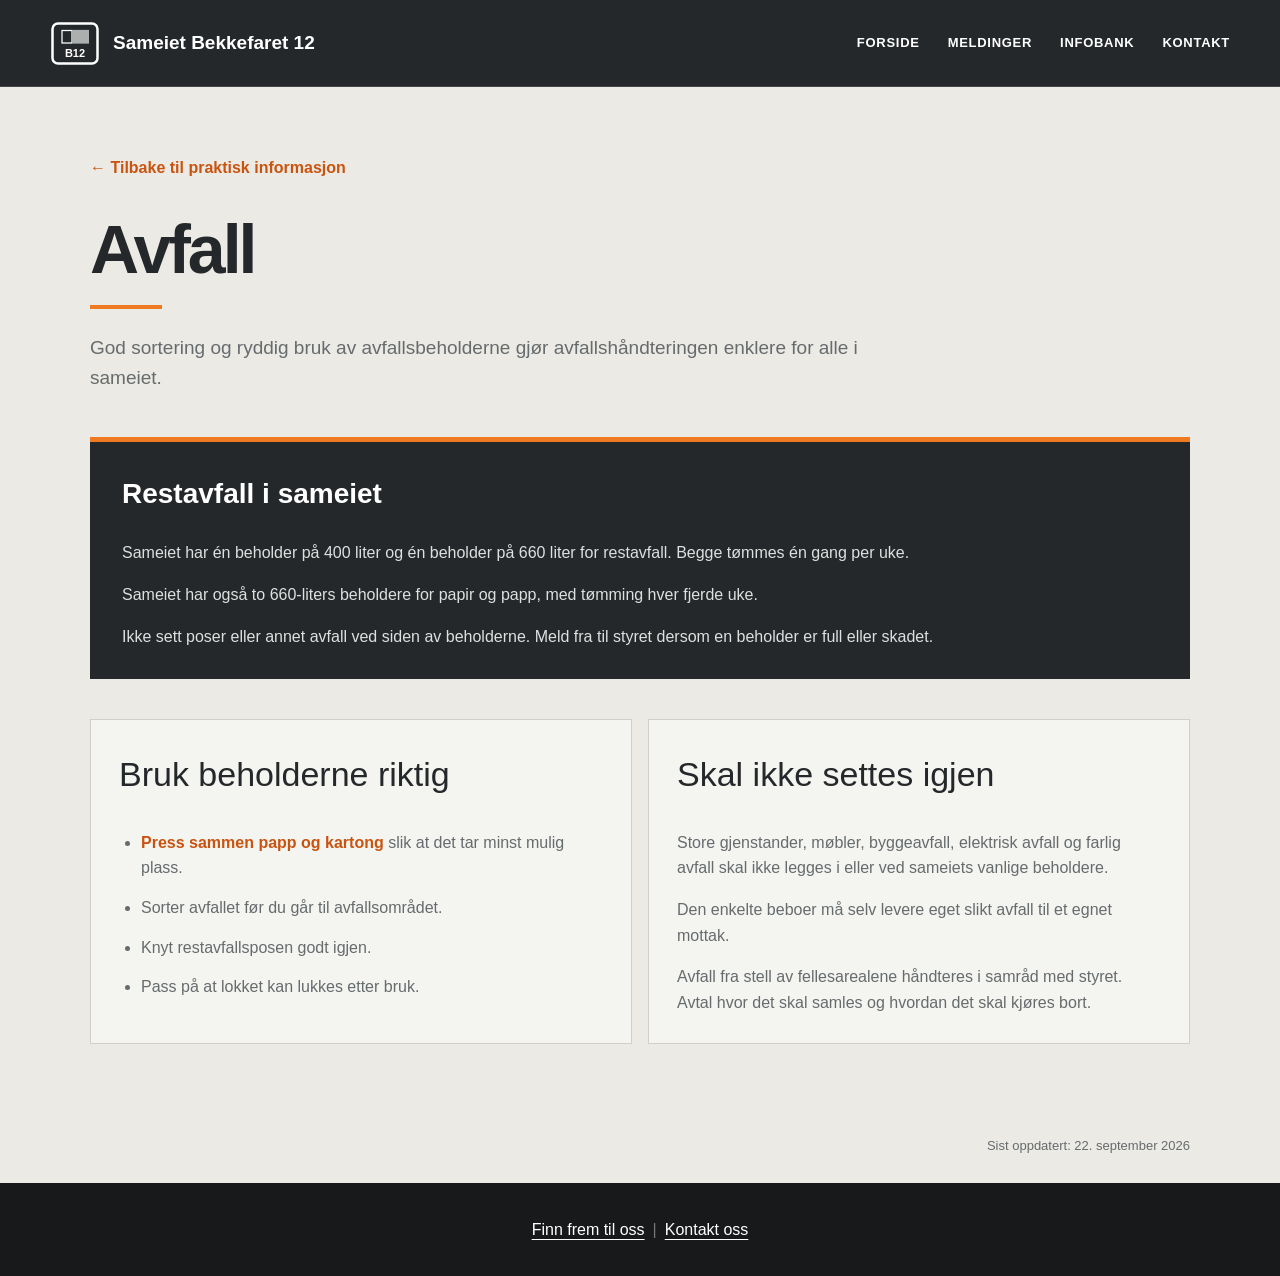
==== commit 22183637: "Oppdater parkering, nøkler, regler og avfall" ====
--- a/avfall/index.html
+++ b/avfall/index.html
@@ -37,7 +37,7 @@
   </style>
 <link rel="stylesheet" href="../assets/subpage-theme.css?v=20260920c">
 </head>
-<body>
+<body data-last-updated="22. september 2026">
 <header>
   <div class="nav">
     <a class="brand" href="../"><span class="logo">B12</span><span>Sameiet Bekkefaret 12</span></a>
@@ -67,11 +67,12 @@
     <section class="info">
       <h2>Skal ikke settes igjen</h2>
       <p>Store gjenstander, møbler, byggeavfall, elektrisk avfall og farlig avfall skal ikke legges i eller ved sameiets vanlige beholdere.</p>
-      <p>Den enkelte beboer må selv levere slikt avfall til et egnet mottak.</p>
+      <p>Den enkelte beboer må selv levere eget slikt avfall til et egnet mottak.</p>
+      <p>Avfall fra stell av fellesarealene håndteres i samråd med styret. Avtal hvor det skal samles og hvordan det skal kjøres bort.</p>
     </section>
   </div>
 </main>
 <footer><div class="footer-inner"><a href="../finn-frem/">Finn frem til oss</a><span class="sep">|</span><a href="../kontakt/">Kontakt oss</a></div></footer>
-<script src="../assets/subpage-nav.js?v=20260920"></script>
+<script src="../assets/subpage-nav.js?v=20260922"></script>
 </body>
 </html>
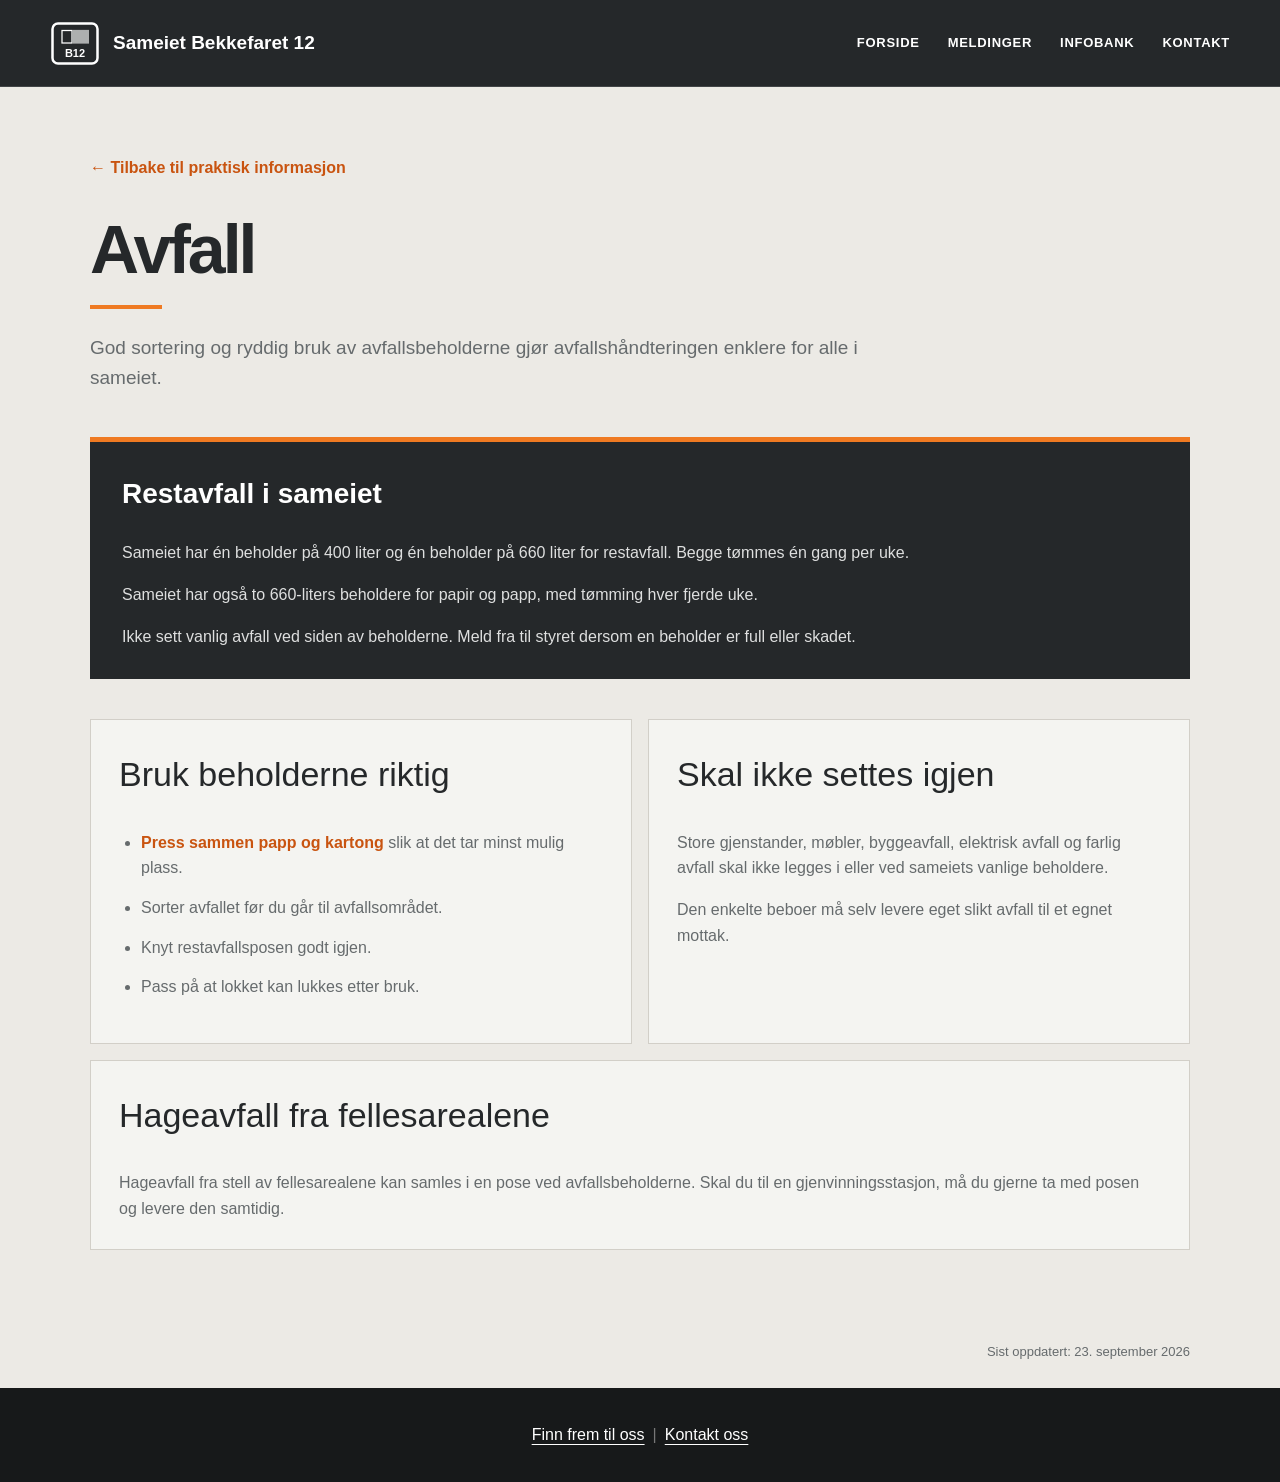
==== commit a17004e8: "Legg til informasjon om hageavfall fra fellesarealene" ====
--- a/avfall/index.html
+++ b/avfall/index.html
@@ -21,6 +21,7 @@
     .notice p:last-child { margin-bottom: 0; }
     .grid { display: grid; grid-template-columns: repeat(2, 1fr); gap: 24px; }
     .info { background: #fff; border-radius: 22px; padding: 32px; }
+    .garden-waste { grid-column: 1 / -1; }
     .info h2 { font-family: Georgia, "Times New Roman", serif; font-weight: 500; font-size: 34px; margin-top: 0; }
     .info ul { padding-left: 22px; }
     .info li { margin-bottom: 14px; }
@@ -37,7 +38,7 @@
   </style>
 <link rel="stylesheet" href="../assets/subpage-theme.css?v=20260920c">
 </head>
-<body data-last-updated="22. september 2026">
+<body data-last-updated="23. september 2026">
 <header>
   <div class="nav">
     <a class="brand" href="../"><span class="logo">B12</span><span>Sameiet Bekkefaret 12</span></a>
@@ -52,7 +53,7 @@
     <h2>Restavfall i sameiet</h2>
     <p>Sameiet har én beholder på 400 liter og én beholder på 660 liter for restavfall. Begge tømmes én gang per uke.</p>
     <p>Sameiet har også to 660-liters beholdere for papir og papp, med tømming hver fjerde uke.</p>
-    <p>Ikke sett poser eller annet avfall ved siden av beholderne. Meld fra til styret dersom en beholder er full eller skadet.</p>
+    <p>Ikke sett vanlig avfall ved siden av beholderne. Meld fra til styret dersom en beholder er full eller skadet.</p>
   </section>
   <div class="grid">
     <section class="info">
@@ -68,7 +69,10 @@
       <h2>Skal ikke settes igjen</h2>
       <p>Store gjenstander, møbler, byggeavfall, elektrisk avfall og farlig avfall skal ikke legges i eller ved sameiets vanlige beholdere.</p>
       <p>Den enkelte beboer må selv levere eget slikt avfall til et egnet mottak.</p>
-      <p>Avfall fra stell av fellesarealene håndteres i samråd med styret. Avtal hvor det skal samles og hvordan det skal kjøres bort.</p>
+    </section>
+    <section class="info garden-waste">
+      <h2>Hageavfall fra fellesarealene</h2>
+      <p>Hageavfall fra stell av fellesarealene kan samles i en pose ved avfallsbeholderne. Skal du til en gjenvinningsstasjon, må du gjerne ta med posen og levere den samtidig.</p>
     </section>
   </div>
 </main>
